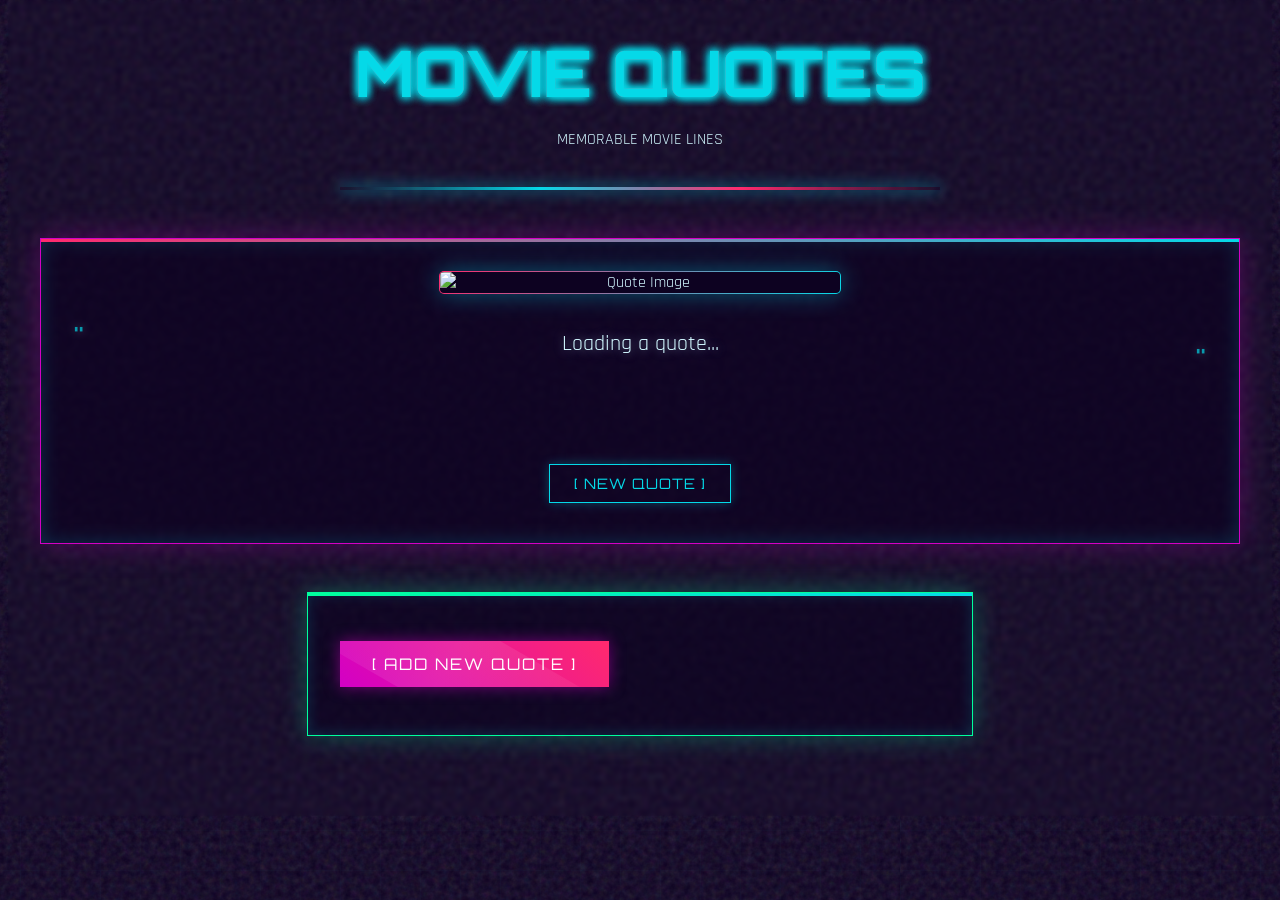
==== quotes.html @ 5a5b7faa "first commit" ====
<!DOCTYPE html>
<html lang="en">
  <head>
    <meta charset="UTF-8" />
    <meta name="viewport" content="width=device-width, initial-scale=1.0" />
    <title>Movie facts and quote generator</title>
    <link rel="stylesheet" href="styles/quotes.css" />
    <link
      href="https://fonts.googleapis.com/css2?family=Orbitron:wght@400;700&family=Rajdhani:wght@400;600&display=swap"
      rel="stylesheet"
    />
  </head>
  <body>
    <div class="cyber-container">
      <!-- Header -->
      <header class="cyber-header">
        <h1 class="cyber-glitch" data-text="MOVIE QUOTES">MOVIE QUOTES</h1>
        <p class="cyber-subtitle">MEMORABLE MOVIE LINES</p>
      </header>

      <!-- Quote Display Box -->
      <div class="cyber-quote-box">
        <div class="cyber-quote-content">
          <div class="cyber-quote-image-container">
            <img class="cyber-quote-image" src="" alt="Quote Image" />
          </div>
          <p class="cyber-quote-text">Loading a quote...</p>
          <h4 class="cyber-quote-person"></h4>
          <p class="cyber-quote-movie"></p>
          <button id="newQuoteBtn" class="cyber-button-small">
            [ NEW QUOTE ]
          </button>
        </div>
      </div>

      <!-- Add Quote Form -->
      <div class="cyber-form-container">
        <button id="toggleFormBtn" class="cyber-button">
          [ ADD NEW QUOTE ]
        </button>

        <form id="quoteForm" class="cyber-form" style="display: none">
          <div class="cyber-input-group">
            <label class="cyber-label">QUOTE TEXT</label>
            <textarea
              id="quoteInput"
              class="cyber-textarea"
              required
            ></textarea>
          </div>

          <div class="cyber-input-group">
            <label class="cyber-label">PERSON</label>
            <input id="personInput" type="text" class="cyber-input" required />
          </div>

          <div class="cyber-input-group">
            <label class="cyber-label">MOVIE TITLE</label>
            <input id="movieInput" type="text" class="cyber-input" required />
          </div>

          <div class="cyber-input-group">
            <label class="cyber-label">MINUTE MARK</label>
            <input
              id="minuteInput"
              type="number"
              class="cyber-input"
              required
            />
          </div>

          <div class="cyber-input-group">
            <label class="cyber-label">QUOTE IMAGE</label>
            <input
              id="imageInput"
              type="file"
              accept="image/*"
              class="cyber-input"
              required
            />
          </div>

          <button id="submitQuote" class="cyber-button">
            [ SUBMIT QUOTE ]
          </button>
          <div id="formError" class="cyber-message"></div>
        </form>
      </div>
    </div>

    <!-- Firebase -->
    <script type="module" src="./scripts/app.js"></script>
  </body>
</html>
---- styles/quotes.css ----
:root {
  --neon-pink: #ff2a6d;
  --neon-blue: #05d9e8;
  --neon-purple: #d300c5;
  --neon-green: #00ff9d;
  --dark-bg: #0d0221;
  --darker-bg: #05010f;
  --text-primary: #d1f7ff;
  --text-secondary: #a5b4fc;
  --glow: 0 0 10px rgba(5, 217, 232, 0.8);
  --grid-color: rgba(5, 217, 232, 0.05);
}

/* Cyberpunk Base Styles */
body {
  font-family: 'Rajdhani', sans-serif;
  background-color: var(--dark-bg);
  color: var(--text-primary);
  margin: 0;
  padding: 0;
  min-height: 100vh;
  position: relative;
  overflow-x: hidden;
}

/* Cyber Grid Background */
body::before {
  content: "";
  position: fixed;
  top: 0;
  left: 0;
  width: 100%;
  height: 100%;
  background-image: 
    linear-gradient(var(--grid-color) 1px, transparent 1px),
    linear-gradient(90deg, var(--grid-color) 1px, transparent 1px);
  background-size: 40px 40px;
  background-position: center center;
  z-index: -1;
  opacity: 0.3;
}

/* Grainy Texture Overlay */
body::after {
  content: "";
  position: fixed;
  top: 0;
  left: 0;
  width: 100%;
  height: 100%;
  background-image: url("data:image/svg+xml,%3Csvg viewBox='0 0 200 200' xmlns='http://www.w3.org/2000/svg'%3E%3Cfilter id='noiseFilter'%3E%3CfeTurbulence type='fractalNoise' baseFrequency='0.65' numOctaves='3' stitchTiles='stitch'/%3E%3C/filter%3E%3Crect width='100%25' height='100%25' filter='url(%23noiseFilter)' opacity='0.15'/%3E%3C/svg%3E");
  z-index: -1;
  pointer-events: none;
}

/* Cyberpunk Scrollbar */
::-webkit-scrollbar {
  width: 10px;
  background: var(--darker-bg);
}

::-webkit-scrollbar-thumb {
  background: linear-gradient(var(--neon-blue), var(--neon-purple));
  border-radius: 5px;
  border: 2px solid var(--dark-bg);
}

/* Cyber Container */
.cyber-container {
  max-width: 1200px;
  margin: 0 auto;
  padding: 2rem;
  position: relative;
  backdrop-filter: blur(2px);
}

/* Section Borders */
.cyber-section {
  position: relative;
  margin: 3rem 0;
  padding: 2rem 0;
}

.cyber-section::before,
.cyber-section::after {
  content: '';
  position: absolute;
  left: 0;
  right: 0;
  height: 1px;
  background: linear-gradient(90deg, 
    transparent, 
    var(--neon-blue), 
    var(--neon-pink), 
    transparent);
  box-shadow: 0 0 10px var(--neon-blue);
}

.cyber-section::before {
  top: 0;
}

.cyber-section::after {
  bottom: 0;
}

/* Cyberpunk Header */
.cyber-header {
  text-align: center;
  margin-bottom: 3rem;
  position: relative;
  padding-bottom: 1.5rem;
}

.cyber-header::after {
  content: '';
  position: absolute;
  bottom: 0;
  left: 25%;
  width: 50%;
  height: 3px;
  background: linear-gradient(90deg, transparent, var(--neon-blue), var(--neon-pink), transparent);
  box-shadow: 0 0 15px var(--neon-blue);
}

/* Glitch Effect */
.cyber-glitch {
  font-family: 'Orbitron', sans-serif;
  font-size: 4rem;
  color: var(--neon-blue);
  text-shadow: 0 0 10px var(--neon-blue);
  position: relative;
  margin: 0;
  animation: glitch 5s infinite alternate;
}

.cyber-glitch::before,
.cyber-glitch::after {
  content: attr(data-text);
  position: absolute;
  top: 0;
  left: 0;
  width: 100%;
  height: 100%;
}

.cyber-glitch::before {
  color: var(--neon-pink);
  z-index: -1;
  animation: glitch-effect 3s infinite;
}

.cyber-glitch::after {
  color: var(--neon-green);
  z-index: -2;
  animation: glitch-effect 2s infinite reverse;
}

/* Quote Box - Terminal Style */
.cyber-quote-box {
  background: rgba(13, 2, 33, 0.7);
  border: 1px solid var(--neon-purple);
  border-radius: 0;
  padding: 2rem;
  margin: 2rem 0;
  position: relative;
  overflow: hidden;
  box-shadow: 0 0 30px rgba(211, 0, 197, 0.3),
              inset 0 0 20px rgba(5, 217, 232, 0.2);
  backdrop-filter: blur(5px);
}

.cyber-quote-box::before {
  content: '';
  position: absolute;
  top: 0;
  left: 0;
  right: 0;
  height: 3px;
  background: linear-gradient(90deg, var(--neon-pink), var(--neon-blue));
  z-index: 1;
}

/* Quote Content */
.cyber-quote-content {
  position: relative;
  z-index: 1;
  text-align: center;
}

/* Image Container with Animated Border */
.cyber-quote-image-container {
  position: relative;
  margin: 0 auto 2rem;
  max-width: 400px;
  border-radius: 5px;
  overflow: hidden;
  border: 1px solid transparent;
  background: linear-gradient(var(--dark-bg), var(--dark-bg)) padding-box,
              linear-gradient(135deg, var(--neon-pink), var(--neon-blue)) border-box;
  box-shadow: 0 0 25px rgba(5, 217, 232, 0.4);
  transition: all 0.4s ease;
}

.cyber-quote-image-container:hover {
  transform: translateY(-5px);
  box-shadow: 0 0 35px var(--neon-blue);
}

.cyber-quote-image {
  width: 100%;
  height: auto;
  max-height: 250px;
  object-fit: cover;
  display: block;
  transition: transform 0.4s ease;
}

.cyber-quote-image:hover {
  transform: scale(1.03);
}

/* Text Elements with Cyberpunk Typography */
.cyber-quote-text {
  font-size: 1.4rem;
  line-height: 1.6;
  color: var(--text-primary);
  margin: 1.5rem 0;
  padding: 0 2rem;
  position: relative;
  text-shadow: 0 0 10px rgba(209, 247, 255, 0.5);
  font-family: 'Rajdhani', sans-serif;
}

.cyber-quote-text::before,
.cyber-quote-text::after {
  content: '"';
  color: var(--neon-blue);
  font-size: 2rem;
  position: absolute;
  opacity: 0.7;
  font-family: 'Orbitron', sans-serif;
}

.cyber-quote-text::before {
  top: -0.8rem;
  left: 0;
}

.cyber-quote-text::after {
  bottom: -1.5rem;
  right: 0;
}

.cyber-quote-person {
  color: var(--neon-blue);
  font-family: 'Orbitron', sans-serif;
  margin: 2rem 0 0.5rem;
  font-size: 1.3rem;
  letter-spacing: 2px;
  text-shadow: 0 0 10px var(--neon-blue);
  position: relative;
  display: inline-block;
}

.cyber-quote-person::after {
  content: '';
  position: absolute;
  bottom: -5px;
  left: 0;
  width: 100%;
  height: 2px;
  background: linear-gradient(90deg, var(--neon-blue), transparent);
}

.cyber-quote-movie {
  color: var(--text-secondary);
  font-size: 1rem;
  margin-bottom: 1.5rem;
  font-style: italic;
  letter-spacing: 1px;
}

/* Form Container - Cyberpunk Terminal Style */
.cyber-form-container {
  max-width: 600px;
  margin: 3rem auto;
  padding: 2rem;
  background: rgba(13, 2, 33, 0.6);
  border: 1px solid var(--neon-green);
  border-radius: 0;
  box-shadow: 0 0 25px rgba(0, 255, 157, 0.3),
              inset 0 0 15px rgba(5, 217, 232, 0.2);
  position: relative;
  overflow: hidden;
  backdrop-filter: blur(5px);
}

.cyber-form-container::before {
  content: '';
  position: absolute;
  top: 0;
  left: 0;
  right: 0;
  height: 3px;
  background: linear-gradient(90deg, var(--neon-green), var(--neon-blue));
}

/* Buttons with Matrix Effect */
.cyber-button {
  background: linear-gradient(45deg, var(--neon-purple), var(--neon-pink));
  color: white;
  border: none;
  padding: 0.8rem 2rem;
  font-family: 'Orbitron', sans-serif;
  font-size: 1rem;
  letter-spacing: 2px;
  cursor: pointer;
  transition: all 0.3s;
  margin: 1rem 0;
  position: relative;
  overflow: hidden;
  text-transform: uppercase;
  box-shadow: 0 0 15px rgba(211, 0, 197, 0.5);
  border-radius: 0;
}

.cyber-button:hover {
  background: linear-gradient(45deg, var(--neon-pink), var(--neon-purple));
  box-shadow: 0 0 25px var(--neon-pink);
  transform: translateY(-3px);
}

.cyber-button::before {
  content: '';
  position: absolute;
  top: -50%;
  left: -60%;
  width: 200%;
  height: 200%;
  background: linear-gradient(
    to right,
    rgba(255, 255, 255, 0) 0%,
    rgba(255, 255, 255, 0.1) 50%,
    rgba(255, 255, 255, 0) 100%
  );
  transform: rotate(30deg);
  transition: all 0.3s;
}

.cyber-button:hover::before {
  left: 100%;
}

.cyber-button-small {
  background: transparent;
  color: var(--neon-blue);
  border: 1px solid var(--neon-blue);
  padding: 0.6rem 1.5rem;
  font-family: 'Orbitron', sans-serif;
  font-size: 0.9rem;
  cursor: pointer;
  transition: all 0.3s;
  margin: 0.5rem;
  text-transform: uppercase;
  letter-spacing: 1px;
  position: relative;
  overflow: hidden;
  box-shadow: 0 0 10px rgba(5, 217, 232, 0.3);
}

.cyber-button-small:hover {
  background: rgba(5, 217, 232, 0.2);
  box-shadow: 0 0 20px var(--neon-blue);
  color: white;
}

.cyber-button-small::after {
  content: '';
  position: absolute;
  top: 0;
  left: 0;
  width: 100%;
  height: 100%;
  background: linear-gradient(
    90deg,
    transparent,
    rgba(5, 217, 232, 0.4),
    transparent
  );
  transform: translateX(-100%);
  transition: transform 0.6s;
}

.cyber-button-small:hover::after {
  transform: translateX(100%);
}

/* Form Elements */
.cyber-input-group {
  margin-bottom: 1.8rem;
  position: relative;
}

.cyber-label {
  display: block;
  margin-bottom: 0.8rem;
  color: var(--neon-green);
  font-family: 'Orbitron', sans-serif;
  font-size: 0.9rem;
  letter-spacing: 1px;
  text-transform: uppercase;
}

.cyber-input, .cyber-textarea {
  width: 100%;
  padding: 0.8rem;
  background: var(--darker-bg);
  border: 1px solid var(--neon-purple);
  color: var(--text-primary);
  font-family: 'Rajdhani', sans-serif;
  font-size: 1rem;
  border-radius: 0;
  transition: all 0.3s;
}

.cyber-input:focus, .cyber-textarea:focus {
  outline: none;
  border-color: var(--neon-blue);
  box-shadow: 0 0 15px var(--neon-blue);
}

.cyber-bar {
  position: absolute;
  bottom: 0;
  left: 0;
  width: 0;
  height: 2px;
  background: var(--neon-blue);
  transition: width 0.4s;
}

.cyber-input:focus ~ .cyber-bar,
.cyber-textarea:focus ~ .cyber-bar {
  width: 100%;
}

.cyber-textarea {
  min-height: 120px;
  resize: vertical;
}

/* Image Upload Preview */
#quoteImagePreview {
  max-width: 100%;
  max-height: 200px;
  margin-top: 1rem;
  border: 1px solid var(--neon-blue);
  display: none;
  box-shadow: 0 0 15px rgba(5, 217, 232, 0.3);
}

/* Messages */
.cyber-message {
  margin: 1.5rem 0;
  padding: 1rem;
  font-family: 'Orbitron', sans-serif;
  letter-spacing: 1px;
  border-radius: 0;
  text-align: center;
  text-transform: uppercase;
}

.cyber-message.error {
  color: #ff6b6b;
  background: rgba(255, 0, 0, 0.1);
  border: 1px solid #ff6b6b;
  box-shadow: 0 0 15px rgba(255, 0, 0, 0.2);
}

.cyber-message.success {
  color: var(--neon-green);
  background: rgba(0, 255, 157, 0.1);
  border: 1px solid var(--neon-green);
  box-shadow: 0 0 15px rgba(0, 255, 157, 0.2);
}

/* Animations */
@keyframes glitch {
  0% { transform: translate(0); }
  20% { transform: translate(-5px, 5px); }
  40% { transform: translate(-5px, -5px); }
  60% { transform: translate(5px, 5px); }
  80% { transform: translate(5px, -5px); }
  100% { transform: translate(0); }
}

@keyframes glitch-effect {
  0% { transform: translate(0); clip-path: polygon(0 0, 100% 0, 100% 100%, 0 100%); }
  20% { transform: translate(-5px, 5px); clip-path: polygon(0 20%, 100% 20%, 100% 30%, 0 30%); }
  40% { transform: translate(-5px, -5px); clip-path: polygon(0 40%, 100% 40%, 100% 50%, 0 50%); }
  60% { transform: translate(5px, 5px); clip-path: polygon(0 60%, 100% 60%, 100% 70%, 0 70%); }
  80% { transform: translate(5px, -5px); clip-path: polygon(0 80%, 100% 80%, 100% 90%, 0 90%); }
  100% { transform: translate(0); clip-path: polygon(0 0, 100% 0, 100% 100%, 0 100%); }
}

@keyframes matrix-pulse {
  0% { box-shadow: 0 0 5px var(--neon-green); }
  50% { box-shadow: 0 0 20px var(--neon-green); }
  100% { box-shadow: 0 0 5px var(--neon-green); }
}

/* Responsive Design */
@media (max-width: 768px) {
  .cyber-container {
    padding: 1rem;
  }
  
  .cyber-glitch {
    font-size: 2.5rem;
  }
  
  .cyber-quote-text {
    font-size: 1.1rem;
    padding: 0 1rem;
  }
  
  .cyber-quote-image-container {
    max-width: 100%;
  }
  
  .cyber-form-container {
    padding: 1.5rem;
  }
}

@media (max-width: 480px) {
  .cyber-glitch {
    font-size: 2rem;
  }
  
  .cyber-quote-text {
    font-size: 1rem;
  }
  
  .cyber-button {
    padding: 0.6rem 1.5rem;
    font-size: 0.9rem;
  }
}
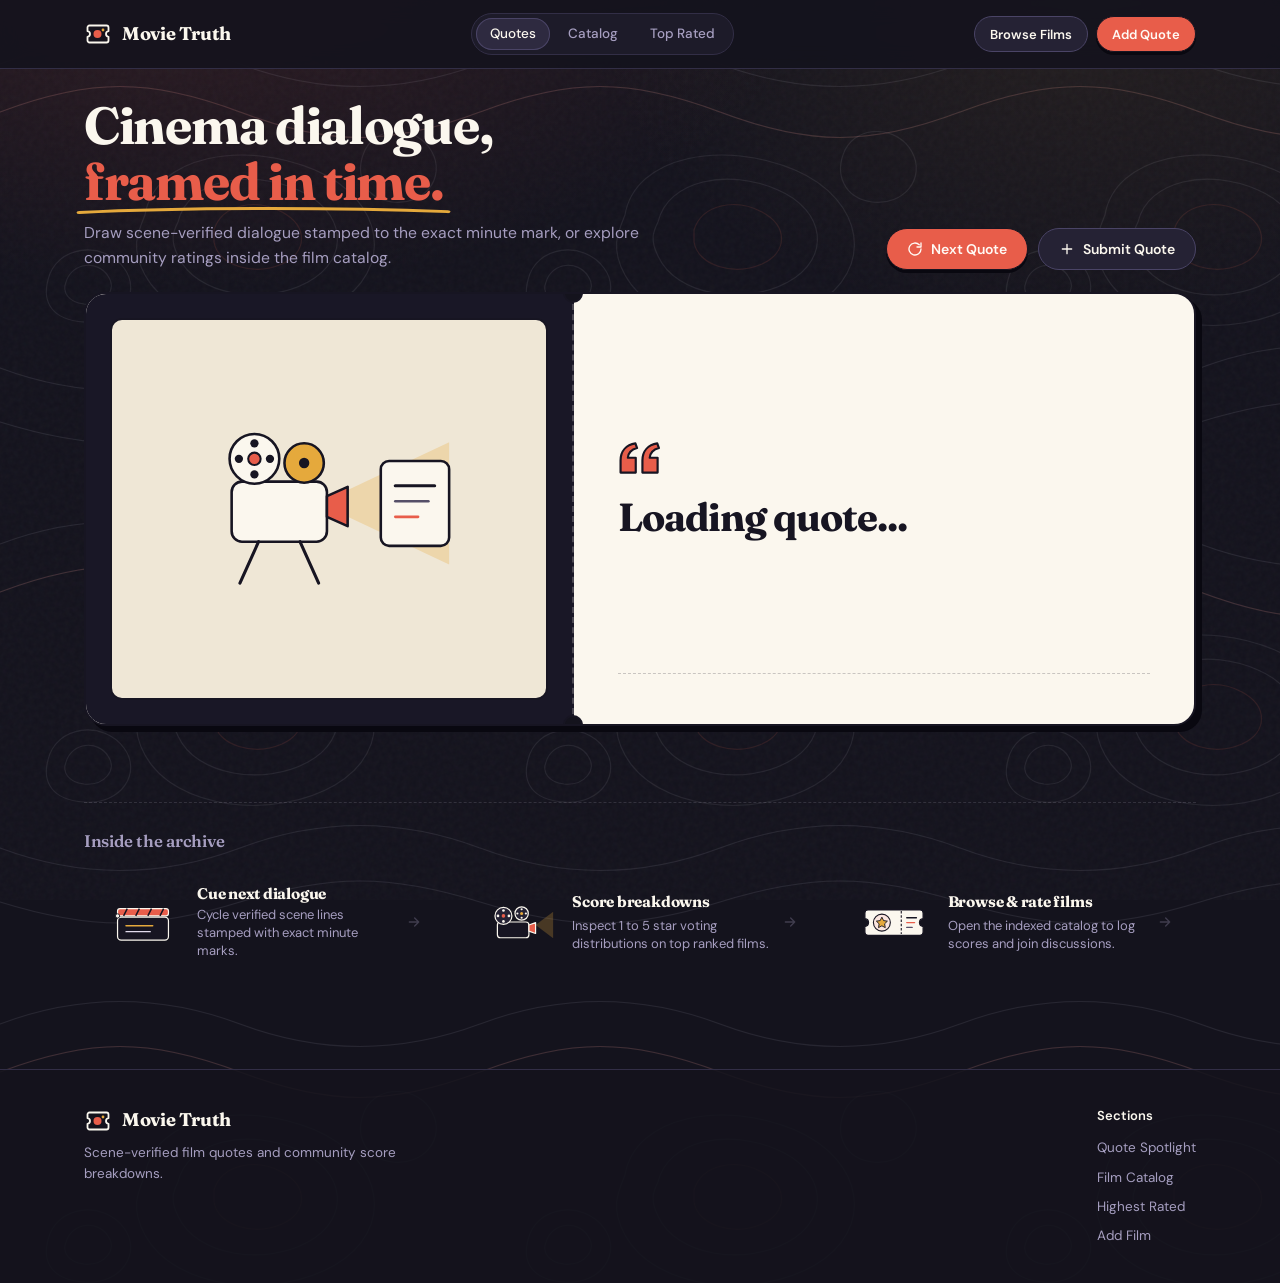
==== commit 45ec482f: "updates to some functionalities and ui/ux" ====
--- a/quotes.html
+++ b/quotes.html
@@ -3,92 +3,18 @@
   <head>
     <meta charset="UTF-8" />
     <meta name="viewport" content="width=device-width, initial-scale=1.0" />
-    <title>Movie facts and quote generator</title>
-    <link rel="stylesheet" href="styles/quotes.css" />
-    <link
-      href="https://fonts.googleapis.com/css2?family=Orbitron:wght@400;700&family=Rajdhani:wght@400;600&display=swap"
-      rel="stylesheet"
-    />
+    <title>Movie Truth | Quote Spotlight</title>
+    <meta http-equiv="refresh" content="0; url=index.html" />
+    <link rel="stylesheet" href="styles/styles.css" />
+    <script>
+      window.location.replace("index.html");
+    </script>
   </head>
   <body>
-    <div class="cyber-container">
-      <!-- Header -->
-      <header class="cyber-header">
-        <h1 class="cyber-glitch" data-text="MOVIE QUOTES">MOVIE QUOTES</h1>
-        <p class="cyber-subtitle">MEMORABLE MOVIE LINES</p>
-      </header>
-
-      <!-- Quote Display Box -->
-      <div class="cyber-quote-box">
-        <div class="cyber-quote-content">
-          <div class="cyber-quote-image-container">
-            <img class="cyber-quote-image" src="" alt="Quote Image" />
-          </div>
-          <p class="cyber-quote-text">Loading a quote...</p>
-          <h4 class="cyber-quote-person"></h4>
-          <p class="cyber-quote-movie"></p>
-          <button id="newQuoteBtn" class="cyber-button-small">
-            [ NEW QUOTE ]
-          </button>
-        </div>
+    <main class="app-container">
+      <div class="empty-state">
+        Redirecting to the <a href="index.html" class="footer-link">Quote Spotlight</a>.
       </div>
-
-      <!-- Add Quote Form -->
-      <div class="cyber-form-container">
-        <button id="toggleFormBtn" class="cyber-button">
-          [ ADD NEW QUOTE ]
-        </button>
-
-        <form id="quoteForm" class="cyber-form" style="display: none">
-          <div class="cyber-input-group">
-            <label class="cyber-label">QUOTE TEXT</label>
-            <textarea
-              id="quoteInput"
-              class="cyber-textarea"
-              required
-            ></textarea>
-          </div>
-
-          <div class="cyber-input-group">
-            <label class="cyber-label">PERSON</label>
-            <input id="personInput" type="text" class="cyber-input" required />
-          </div>
-
-          <div class="cyber-input-group">
-            <label class="cyber-label">MOVIE TITLE</label>
-            <input id="movieInput" type="text" class="cyber-input" required />
-          </div>
-
-          <div class="cyber-input-group">
-            <label class="cyber-label">MINUTE MARK</label>
-            <input
-              id="minuteInput"
-              type="number"
-              class="cyber-input"
-              required
-            />
-          </div>
-
-          <div class="cyber-input-group">
-            <label class="cyber-label">QUOTE IMAGE</label>
-            <input
-              id="imageInput"
-              type="file"
-              accept="image/*"
-              class="cyber-input"
-              required
-            />
-          </div>
-
-          <button id="submitQuote" class="cyber-button">
-            [ SUBMIT QUOTE ]
-          </button>
-          <div id="formError" class="cyber-message"></div>
-        </form>
-      </div>
-    </div>
-
-    <!-- Firebase -->
-    <script type="module" src="./scripts/app.js"></script>
+    </main>
   </body>
 </html>
--- a/styles/styles.css
+++ b/styles/styles.css
@@ -0,0 +1,2297 @@
+:root {
+  /* Midnight Matinee: Deep Plum-Charcoal, Archival Ivory, Terracotta Coral & Brushed Amber */
+  --bg-canvas: #14131d;
+  --bg-surface: #1d1b29;
+  --bg-card: #252234;
+  --bg-elevated: #2e2a40;
+  --bg-hover: #36324c;
+
+  --bg-ivory: #fbf7ee;
+  --bg-ivory-tinted: #efe7d6;
+  --ink-dark: #171522;
+  --ink-dark-muted: #554f68;
+
+  --border-subtle: #322e46;
+  --border-strong: #4a4466;
+
+  --text-primary: #fbf7ee;
+  --text-secondary: #e2dced;
+  --text-muted: #a69ec0;
+
+  /* Intentional Cinema Accents */
+  --coral: #e85d4a;
+  --coral-hover: #f26f5d;
+  --coral-soft: rgba(232, 93, 74, 0.16);
+  --coral-border: rgba(232, 93, 74, 0.42);
+  --coral-ticket-bg: #fae4de;
+  --coral-ticket-ink: #b23726;
+
+  --amber: #e5a93c;
+  --amber-soft: rgba(229, 169, 60, 0.15);
+  --amber-border: rgba(229, 169, 60, 0.36);
+
+  --slate-surface: rgba(226, 220, 237, 0.08);
+  --slate-border: rgba(226, 220, 237, 0.18);
+  --slate-text: #d6cfe6;
+
+  --danger-surface: rgba(232, 93, 74, 0.15);
+  --danger-border: rgba(232, 93, 74, 0.45);
+  --danger-text: #ffb4aa;
+
+  /* Concentric Radii: inner = outer - padding */
+  --pad-tabs: 4px;
+  --radius-tabs: 9999px;
+
+  --pad-row: 14px;
+  --radius-row: 18px;
+  --radius-row-inner: calc(var(--radius-row) - var(--pad-row));
+
+  --pad-card: 18px;
+  --radius-card: 22px;
+  --radius-card-inner: 12px;
+
+  --pad-modal: 20px;
+  --radius-modal: 26px;
+  --radius-modal-inner: calc(var(--radius-modal) - var(--pad-modal));
+
+  --radius-control: 10px;
+  --radius-pill: 9999px;
+
+  --shadow-2d: 6px 6px 0 #090810;
+  --shadow-2d-sm: 4px 4px 0 #090810;
+  --shadow-sm: 0 2px 8px rgba(9, 8, 16, 0.35);
+  --shadow-dialog: 0 28px 72px rgba(5, 4, 10, 0.82);
+
+  --font-display: "Fraunces", Georgia, "Times New Roman", serif;
+  --font-sans: "DM Sans", -apple-system, BlinkMacSystemFont, "Segoe UI", sans-serif;
+  --font-mono: "JetBrains Mono", ui-monospace, SFMono-Regular, Menlo, monospace;
+
+  --ease-out: cubic-bezier(0.22, 1, 0.36, 1);
+  --transition: 180ms var(--ease-out);
+}
+
+*,
+*::before,
+*::after {
+  box-sizing: border-box;
+}
+
+html {
+  color-scheme: dark;
+  scroll-behavior: smooth;
+  -webkit-font-smoothing: antialiased;
+  -moz-osx-font-smoothing: grayscale;
+}
+
+body {
+  margin: 0;
+  min-height: 100vh;
+  position: relative;
+  background-color: var(--bg-canvas);
+  background-image:
+    radial-gradient(ellipse 75% 42% at 15% -6%, rgba(232, 93, 74, 0.14), transparent 68%),
+    radial-gradient(ellipse 60% 40% at 85% 0%, rgba(229, 169, 60, 0.08), transparent 65%),
+    url("data:image/svg+xml,%3Csvg xmlns='http://www.w3.org/2000/svg' width='480' height='480' viewBox='0 0 480 480'%3E%3Cg fill='none' stroke-linecap='round'%3E%3Cpath d='M0 64C80 34 160 34 240 64C320 94 400 94 480 64M0 112C90 78 150 78 240 112C330 146 390 146 480 112M0 368C80 398 160 398 240 368C320 338 400 338 480 368M0 422C90 450 150 450 240 422C330 394 390 394 480 422' stroke='%23e2dced' stroke-opacity='0.095' stroke-width='1.15'/%3E%3Cpath d='M145 215C155 155 245 140 315 170C385 200 395 270 335 305C275 340 175 330 145 275C130 248 138 232 145 215Z M178 222C188 180 248 168 298 190C345 210 352 258 308 282C264 306 196 296 178 256C170 240 173 232 178 222Z M48 280C56 245 104 240 124 268C142 292 122 325 84 322C52 320 42 302 48 280Z M66 282C72 262 98 260 108 276C118 290 104 306 84 304C68 302 62 292 66 282Z M365 150C378 124 418 126 432 152C446 178 424 206 392 202C364 198 354 174 365 150Z' stroke='%23e2dced' stroke-opacity='0.085' stroke-width='1.1'/%3E%3Cpath d='M214 230C222 204 256 198 282 212C308 226 308 252 282 264C254 276 218 266 214 242Z M0 112C90 78 150 78 240 112C330 146 390 146 480 112' stroke='%23e85d4a' stroke-opacity='0.125' stroke-width='1.15'/%3E%3C/g%3E%3C/svg%3E");
+  background-size: 100% 100%, 100% 100%, 480px 480px;
+  background-position: 0 0, 0 0, 0 0;
+  color: var(--text-primary);
+  font-family: var(--font-sans);
+  font-size: 0.9375rem;
+  line-height: 1.55;
+}
+
+/* Tactile risograph paper grain overlay */
+body::before {
+  content: "";
+  position: fixed;
+  inset: 0;
+  z-index: -1;
+  pointer-events: none;
+  opacity: 0.035;
+  background-image: url("data:image/svg+xml,%3Csvg viewBox='0 0 200 200' xmlns='http://www.w3.org/2000/svg'%3E%3Cfilter id='grain'%3E%3CfeTurbulence type='fractalNoise' baseFrequency='0.88' numOctaves='3' stitchTiles='stitch'/%3E%3C/filter%3E%3Crect width='100%25' height='100%25' filter='url(%23grain)'/%3E%3C/svg%3E");
+}
+
+/* Movies Page: #7 Blueprint Grids + #9 Grainy Gradient Atmosphere */
+body.page-movies {
+  background-color: var(--bg-canvas);
+  background-image:
+    radial-gradient(ellipse 72% 44% at 14% -8%, rgba(232, 93, 74, 0.16), transparent 66%),
+    radial-gradient(ellipse 58% 38% at 86% 2%, rgba(229, 169, 60, 0.1), transparent 64%),
+    linear-gradient(to right, rgba(232, 93, 74, 0.055) 1px, transparent 1px),
+    linear-gradient(to bottom, rgba(232, 93, 74, 0.055) 1px, transparent 1px),
+    linear-gradient(to right, rgba(226, 220, 237, 0.045) 1px, transparent 1px),
+    linear-gradient(to bottom, rgba(226, 220, 237, 0.045) 1px, transparent 1px);
+  background-size: 100% 100%, 100% 100%, 176px 176px, 176px 176px, 44px 44px, 44px 44px;
+  background-position: 0 0, 0 0, -1px -1px, -1px -1px, -1px -1px, -1px -1px;
+}
+
+body.page-movies::before {
+  opacity: 0.055;
+}
+
+body.modal-open {
+  overflow: hidden;
+}
+
+[hidden] {
+  display: none !important;
+}
+
+.tabular-nums {
+  font-variant-numeric: tabular-nums;
+}
+
+/* Scrollbar */
+::-webkit-scrollbar {
+  width: 8px;
+  height: 8px;
+}
+
+::-webkit-scrollbar-track {
+  background: var(--bg-canvas);
+}
+
+::-webkit-scrollbar-thumb {
+  background: var(--border-subtle);
+  border-radius: var(--radius-pill);
+}
+
+::-webkit-scrollbar-thumb:hover {
+  background: var(--border-strong);
+}
+
+/* ==========================================
+   Top Navigation Bar (Left Brand, Floating Pill Nav, Actions)
+   ========================================== */
+.app-navbar {
+  position: sticky;
+  top: 0;
+  z-index: 40;
+  background: rgba(20, 19, 29, 0.88);
+  backdrop-filter: blur(12px);
+  -webkit-backdrop-filter: blur(12px);
+  border-bottom: 1px solid var(--border-subtle);
+}
+
+.app-navbar-inner {
+  max-width: 1160px;
+  margin: 0 auto;
+  padding: 0 24px;
+  height: 68px;
+  display: flex;
+  align-items: center;
+  justify-content: space-between;
+  gap: 16px;
+}
+
+.brand-link {
+  display: inline-flex;
+  align-items: center;
+  gap: 10px;
+  color: var(--text-primary);
+  text-decoration: none;
+  font-family: var(--font-display);
+  font-weight: 700;
+  font-size: 1.15rem;
+  letter-spacing: -0.02em;
+  flex-shrink: 0;
+}
+
+.brand-mark {
+  width: 28px;
+  height: 28px;
+  flex-shrink: 0;
+}
+
+.nav-pill-group {
+  display: inline-flex;
+  align-items: center;
+  padding: 4px;
+  gap: 4px;
+  background: var(--bg-surface);
+  border: 1px solid var(--border-subtle);
+  border-radius: var(--radius-pill);
+}
+
+.nav-link {
+  display: inline-flex;
+  align-items: center;
+  height: 32px;
+  padding: 0 14px;
+  border-radius: var(--radius-pill);
+  color: var(--text-muted);
+  text-decoration: none;
+  font-size: 0.84375rem;
+  font-weight: 500;
+  white-space: nowrap;
+  transition: color var(--transition), background-color var(--transition);
+}
+
+.nav-link:hover {
+  color: var(--text-primary);
+  background: var(--bg-elevated);
+}
+
+.nav-link.active {
+  background: var(--bg-elevated);
+  color: var(--text-primary);
+  box-shadow: inset 0 0 0 1px var(--border-strong);
+}
+
+.nav-actions {
+  display: flex;
+  align-items: center;
+  gap: 8px;
+  flex-shrink: 0;
+}
+
+/* Main App Container */
+.app-container {
+  max-width: 1160px;
+  margin: 0 auto;
+  padding: 28px 24px 64px;
+}
+
+/* ==========================================
+   Quotes-First Hero & Perforated 2D Ticket Spotlight
+   ========================================== */
+.hero-section {
+  display: flex;
+  flex-direction: column;
+  gap: 22px;
+  margin-bottom: 56px;
+}
+
+.hero-header-row {
+  display: flex;
+  align-items: flex-end;
+  justify-content: space-between;
+  gap: 24px;
+  flex-wrap: wrap;
+}
+
+.hero-copy {
+  display: flex;
+  flex-direction: column;
+  gap: 12px;
+  max-width: 650px;
+}
+
+.hero-title {
+  margin: 0;
+  font-family: var(--font-display);
+  font-size: clamp(2.15rem, 4.3vw, 3.25rem);
+  font-weight: 700;
+  line-height: 1.08;
+  letter-spacing: -0.025em;
+  color: var(--text-primary);
+  text-wrap: balance;
+}
+
+.ink-highlight {
+  position: relative;
+  display: inline-block;
+  color: var(--coral);
+}
+
+.ink-highlight-swoosh {
+  position: absolute;
+  left: -3%;
+  bottom: -6px;
+  width: 106%;
+  height: 10px;
+  pointer-events: none;
+  overflow: visible;
+}
+
+.ink-highlight-path {
+  fill: none;
+  stroke: var(--amber);
+  stroke-width: 3.5;
+  stroke-linecap: round;
+  stroke-dasharray: 240;
+  stroke-dashoffset: 240;
+  animation: drawInk 650ms 120ms var(--ease-out) forwards;
+}
+
+@keyframes drawInk {
+  to {
+    stroke-dashoffset: 0;
+  }
+}
+
+.hero-subtitle {
+  margin: 0;
+  font-size: 0.98rem;
+  color: var(--text-muted);
+  max-width: 54ch;
+  text-wrap: pretty;
+}
+
+.hero-cta-row {
+  display: flex;
+  align-items: center;
+  gap: 10px;
+  flex-wrap: wrap;
+}
+
+/* Horizontal 2D Perforated Cinema Ticket Card */
+.quote-spotlight-card {
+  display: grid;
+  grid-template-columns: minmax(310px, 0.88fr) minmax(0, 1.12fr);
+  align-items: stretch;
+  min-height: 430px;
+  background: var(--bg-ivory);
+  color: var(--ink-dark);
+  border: 2px solid var(--ink-dark);
+  border-radius: var(--radius-card);
+  box-shadow: var(--shadow-2d);
+  overflow: hidden;
+  position: relative;
+  transition: transform var(--transition), box-shadow var(--transition);
+}
+
+.quote-spotlight-card:hover {
+  transform: translate(-2px, -2px);
+  box-shadow: 8px 8px 0 #090810;
+}
+
+.quote-media-stage {
+  position: relative;
+  background: #191726;
+  border-right: 2px dashed rgba(251, 247, 238, 0.22);
+  padding: 24px;
+  min-height: 430px;
+  display: flex;
+  align-items: center;
+  justify-content: center;
+}
+
+.ticket-notch-top,
+.ticket-notch-bottom {
+  position: absolute;
+  right: -11px;
+  width: 20px;
+  height: 20px;
+  border-radius: 50%;
+  background: var(--bg-canvas);
+  border: 2px solid var(--ink-dark);
+  pointer-events: none;
+  z-index: 3;
+}
+
+.ticket-notch-top {
+  top: -11px;
+}
+
+.ticket-notch-bottom {
+  bottom: -11px;
+}
+
+.quote-media-frame {
+  display: none;
+  width: 100%;
+  height: 382px;
+  align-items: center;
+  justify-content: center;
+  padding: 10px;
+  border-radius: var(--radius-card-inner);
+  background:
+    radial-gradient(circle at 50% 30%, rgba(232, 93, 74, 0.16), transparent 72%),
+    #13111c;
+  border: 1px solid rgba(251, 247, 238, 0.1);
+}
+
+.quote-media-frame.has-image {
+  display: flex;
+}
+
+.quote-media-img {
+  max-width: 100%;
+  max-height: 100%;
+  width: auto;
+  height: 100%;
+  object-fit: contain;
+  border-radius: 6px;
+  box-shadow: 0 12px 26px rgba(0, 0, 0, 0.58);
+  display: block;
+}
+
+.quote-illustration-fallback {
+  display: flex;
+  align-items: center;
+  justify-content: center;
+  width: 100%;
+  height: 382px;
+  padding: 20px;
+  border-radius: var(--radius-card-inner);
+  background: var(--bg-ivory-tinted);
+  border: 2px solid var(--ink-dark);
+}
+
+.quote-illustration-fallback[hidden] {
+  display: none;
+}
+
+.quote-illustration-svg {
+  width: 100%;
+  max-width: 290px;
+  height: auto;
+}
+
+.quote-card-body {
+  padding: 40px 44px 32px;
+  display: flex;
+  flex-direction: column;
+  justify-content: space-between;
+  gap: 24px;
+  min-width: 0;
+}
+
+.quote-dialogue-wrap {
+  flex: 1 1 auto;
+  display: flex;
+  flex-direction: column;
+  justify-content: center;
+  gap: 18px;
+}
+
+.quote-mark-svg {
+  width: 44px;
+  height: 34px;
+  flex-shrink: 0;
+}
+
+.quote-text-display {
+  margin: 0;
+  font-family: var(--font-display);
+  font-size: clamp(1.65rem, 3.1vw, 2.45rem);
+  font-weight: 700;
+  line-height: 1.24;
+  letter-spacing: -0.025em;
+  color: var(--ink-dark);
+  text-wrap: balance;
+}
+
+.quote-meta-footer {
+  display: flex;
+  align-items: center;
+  justify-content: space-between;
+  gap: 12px;
+  flex-wrap: wrap;
+  padding-top: 16px;
+  border-top: 1.5px dashed rgba(23, 21, 34, 0.22);
+}
+
+.quote-attribution {
+  display: flex;
+  flex-direction: column;
+  gap: 2px;
+}
+
+.quote-person-name {
+  margin: 0;
+  font-size: 0.95rem;
+  font-weight: 700;
+  color: var(--ink-dark);
+}
+
+.quote-movie-meta {
+  margin: 0;
+  font-size: 0.84375rem;
+  font-weight: 500;
+  color: var(--ink-dark-muted);
+}
+
+.quote-minute-pill {
+  display: inline-flex;
+  align-items: center;
+  gap: 6px;
+  padding: 5px 12px;
+  border-radius: var(--radius-pill);
+  background: var(--coral-ticket-bg);
+  border: 1.5px solid var(--ink-dark);
+  color: var(--coral-ticket-ink);
+  font-family: var(--font-mono);
+  font-size: 0.75rem;
+  font-weight: 600;
+  font-variant-numeric: tabular-nums;
+  white-space: nowrap;
+}
+
+/* Collapsible Quote Form Panel */
+.quote-submit-panel {
+  background: var(--bg-surface);
+  border: 1px solid var(--border-subtle);
+  border-radius: var(--radius-card);
+  padding: 24px;
+  margin-bottom: 44px;
+  box-shadow: var(--shadow-sm);
+}
+
+/* ==========================================
+   Animated 2D Cinema Archive Strip (Borderless Until Hover)
+   ========================================== */
+.features-section {
+  margin: 76px 0 28px;
+  padding-top: 28px;
+  border-top: 1px dashed rgba(226, 220, 237, 0.14);
+}
+
+.section-header-bar {
+  display: flex;
+  align-items: flex-end;
+  justify-content: space-between;
+  gap: 16px;
+  margin-bottom: 14px;
+  flex-wrap: wrap;
+}
+
+.section-heading-sm {
+  margin: 0;
+  font-family: var(--font-display);
+  font-size: 1.05rem;
+  font-weight: 600;
+  letter-spacing: -0.015em;
+  line-height: 1.3;
+  color: var(--text-muted);
+}
+
+.features-grid {
+  display: grid;
+  grid-template-columns: repeat(3, minmax(0, 1fr));
+  gap: 14px;
+}
+
+.feature-card {
+  appearance: none;
+  border: 1.5px solid transparent;
+  background: transparent;
+  border-radius: 16px;
+  padding: 16px 18px;
+  display: flex;
+  flex-direction: row;
+  align-items: center;
+  justify-content: space-between;
+  gap: 14px;
+  text-align: left;
+  width: 100%;
+  font-family: inherit;
+  color: inherit;
+  text-decoration: none;
+  cursor: pointer;
+  transition: transform var(--transition), background-color var(--transition), border-color var(--transition);
+}
+
+.feature-card:hover,
+.feature-card:focus-visible {
+  outline: none;
+  transform: translateY(-2px);
+  background: rgba(37, 34, 52, 0.56);
+  backdrop-filter: blur(6px);
+  -webkit-backdrop-filter: blur(6px);
+  border-color: var(--coral-border);
+}
+
+.cinema-icon-stage {
+  width: 80px;
+  flex-shrink: 0;
+  display: flex;
+  align-items: center;
+  justify-content: center;
+  padding: 0;
+}
+
+.cinema-svg {
+  width: 80px;
+  height: 52px;
+  overflow: visible;
+}
+
+.feature-copy {
+  flex: 1 1 auto;
+  min-width: 0;
+}
+
+.feature-arrow {
+  width: 16px;
+  height: 16px;
+  flex-shrink: 0;
+  color: var(--text-muted);
+  opacity: 0.3;
+  transform: translateX(-4px);
+  transition: opacity var(--transition), color var(--transition), transform var(--transition);
+}
+
+.feature-card:hover .feature-arrow,
+.feature-card:focus-visible .feature-arrow {
+  opacity: 1;
+  color: var(--coral-hover);
+  transform: translateX(2px);
+}
+
+/* 1. Animated Clapperboard SVG */
+.anim-clapper-arm {
+  transform-origin: 24px 32px;
+  transition: transform 320ms var(--ease-out);
+}
+
+.feature-card:hover .anim-clapper-arm {
+  transform: rotate(-16deg);
+}
+
+.anim-chalk-line {
+  stroke-dasharray: 44;
+  stroke-dashoffset: 0;
+}
+
+.feature-card:hover .anim-chalk-line {
+  animation: drawChalk 520ms var(--ease-out);
+}
+
+@keyframes drawChalk {
+  from {
+    stroke-dashoffset: 44;
+  }
+  to {
+    stroke-dashoffset: 0;
+  }
+}
+
+/* 2. Animated Dual Film Reels & Projector Beam SVG */
+.anim-reel-left {
+  transform-origin: 42px 32px;
+  transition: transform 650ms var(--ease-out);
+}
+
+.anim-reel-right {
+  transform-origin: 72px 28px;
+  transition: transform 650ms var(--ease-out);
+}
+
+.feature-card:hover .anim-reel-left {
+  transform: rotate(180deg);
+}
+
+.feature-card:hover .anim-reel-right {
+  transform: rotate(180deg);
+}
+
+.anim-beam {
+  opacity: 0.25;
+  transition: opacity 260ms var(--ease-out);
+}
+
+.feature-card:hover .anim-beam {
+  opacity: 0.72;
+}
+
+/* 3. Animated Perforated Ticket Stub SVG */
+.anim-ticket {
+  transform-origin: 66px 42px;
+  transition: transform 280ms var(--ease-out);
+}
+
+.feature-card:hover .anim-ticket {
+  transform: translateY(-4px) rotate(-3deg);
+}
+
+.anim-ticket-star {
+  transform-origin: 46px 43px;
+  transition: transform 280ms var(--ease-out);
+}
+
+.feature-card:hover .anim-ticket-star {
+  transform: scale(1.16) rotate(12deg);
+}
+
+.feature-card-title {
+  margin: 0;
+  font-family: var(--font-display);
+  font-size: 0.96rem;
+  font-weight: 700;
+  color: var(--text-primary);
+  letter-spacing: -0.015em;
+}
+
+.feature-card-desc {
+  margin: 3px 0 0;
+  font-size: 0.8125rem;
+  color: var(--text-muted);
+  line-height: 1.4;
+}
+
+/* ==========================================
+   Buttons & Segmented Pill Switchers
+   ========================================== */
+.btn {
+  appearance: none;
+  display: inline-flex;
+  align-items: center;
+  justify-content: center;
+  gap: 8px;
+  height: 42px;
+  padding: 0 20px;
+  border-radius: var(--radius-pill);
+  font-family: var(--font-sans);
+  font-size: 0.875rem;
+  font-weight: 600;
+  line-height: 1;
+  white-space: nowrap;
+  flex-shrink: 0;
+  cursor: pointer;
+  text-decoration: none;
+  border: 1.5px solid transparent;
+  transition: background-color var(--transition), border-color var(--transition), color var(--transition), transform var(--transition), box-shadow var(--transition), opacity var(--transition);
+}
+
+.btn-sm {
+  height: 36px;
+  padding: 0 15px;
+  font-size: 0.8125rem;
+}
+
+.btn svg {
+  width: 16px;
+  height: 16px;
+  flex-shrink: 0;
+}
+
+.btn:active:not(:disabled) {
+  transform: scale(0.98);
+}
+
+.btn:disabled {
+  opacity: 0.55;
+  cursor: not-allowed;
+}
+
+.btn-primary {
+  background: var(--coral);
+  color: #fffaf5;
+  border-color: var(--ink-dark);
+  box-shadow: 0 3px 0 #090810;
+}
+
+.btn-primary:hover:not(:disabled) {
+  background: var(--coral-hover);
+  transform: translateY(-1px);
+  box-shadow: 0 4px 0 #090810;
+}
+
+.btn-secondary {
+  background: var(--bg-card);
+  color: var(--text-primary);
+  border-color: var(--border-strong);
+}
+
+.btn-secondary:hover:not(:disabled) {
+  background: var(--bg-hover);
+  border-color: var(--text-secondary);
+}
+
+.btn-ghost {
+  background: transparent;
+  color: var(--text-muted);
+  height: 32px;
+  padding: 0 12px;
+  font-size: 0.8125rem;
+  font-weight: 500;
+}
+
+.btn-ghost:hover:not(:disabled) {
+  background: var(--bg-elevated);
+  color: var(--text-primary);
+}
+
+.segmented-tabs {
+  display: inline-flex;
+  align-items: center;
+  padding: var(--pad-tabs);
+  background: var(--bg-surface);
+  border: 1px solid var(--border-subtle);
+  border-radius: var(--radius-tabs);
+  gap: 4px;
+}
+
+.tab-trigger {
+  appearance: none;
+  border: 1px solid transparent;
+  background: transparent;
+  color: var(--text-muted);
+  font-family: var(--font-sans);
+  font-size: 0.875rem;
+  font-weight: 600;
+  height: 34px;
+  padding: 0 16px;
+  border-radius: var(--radius-pill);
+  cursor: pointer;
+  white-space: nowrap;
+  transition: color var(--transition), background-color var(--transition);
+}
+
+.tab-trigger:hover {
+  color: var(--text-primary);
+}
+
+.tab-trigger.active {
+  background: var(--coral);
+  color: #fffaf5;
+}
+
+.tab-panel {
+  display: none;
+}
+
+.tab-panel.active {
+  display: block;
+  animation: panelFadeIn 180ms var(--ease-out);
+}
+
+@keyframes panelFadeIn {
+  from {
+    opacity: 0;
+    transform: translateY(4px);
+  }
+  to {
+    opacity: 1;
+    transform: translateY(0);
+  }
+}
+
+/* ==========================================
+   Catalog & Rankings Section
+   ========================================== */
+.catalog-section {
+  padding-top: 28px;
+  border-top: 1px solid var(--border-subtle);
+}
+
+.surface-card {
+  background: var(--bg-surface);
+  border: 1px solid var(--border-subtle);
+  border-radius: var(--radius-card);
+  padding: var(--pad-card);
+  box-shadow: var(--shadow-sm);
+}
+
+.surface-card-inner {
+  padding: 8px;
+}
+
+.section-block {
+  margin-bottom: 28px;
+}
+
+.card-header {
+  display: flex;
+  align-items: center;
+  justify-content: space-between;
+  gap: 12px;
+  margin-bottom: 18px;
+}
+
+.card-title {
+  margin: 0;
+  font-family: var(--font-display);
+  font-size: 1.15rem;
+  font-weight: 700;
+  letter-spacing: -0.02em;
+  color: var(--text-primary);
+  text-wrap: balance;
+}
+
+.card-description {
+  margin: 4px 0 0;
+  font-size: 0.875rem;
+  color: var(--text-muted);
+  text-wrap: pretty;
+}
+
+/* Forms & Controls */
+.form-stack {
+  display: flex;
+  flex-direction: column;
+  gap: 18px;
+  width: 100%;
+}
+
+.form-narrow {
+  max-width: 620px;
+}
+
+.form-row-2 {
+  display: grid;
+  grid-template-columns: repeat(2, minmax(0, 1fr));
+  gap: 16px;
+}
+
+.form-field {
+  display: flex;
+  flex-direction: column;
+  gap: 7px;
+  width: 100%;
+}
+
+.form-label {
+  font-size: 0.8125rem;
+  font-weight: 600;
+  color: var(--text-secondary);
+}
+
+.label-optional {
+  color: var(--text-muted);
+  font-weight: 400;
+}
+
+.input-control,
+.select-control,
+.textarea-control {
+  width: 100%;
+  background: var(--bg-canvas);
+  border: 1px solid var(--border-subtle);
+  border-radius: var(--radius-card-inner);
+  color: var(--text-primary);
+  font-family: var(--font-sans);
+  font-size: 0.875rem;
+  transition: border-color var(--transition), box-shadow var(--transition);
+}
+
+.input-control,
+.select-control {
+  height: 42px;
+  padding: 0 14px;
+}
+
+.select-wrapper {
+  position: relative;
+  width: 100%;
+}
+
+.select-control {
+  appearance: none;
+  -webkit-appearance: none;
+  padding-right: 38px;
+  cursor: pointer;
+}
+
+.select-chevron {
+  position: absolute;
+  right: 12px;
+  top: 50%;
+  transform: translateY(-50%);
+  width: 16px;
+  height: 16px;
+  color: var(--text-muted);
+  pointer-events: none;
+}
+
+.textarea-control {
+  padding: 12px 14px;
+  min-height: 98px;
+  resize: vertical;
+  line-height: 1.5;
+}
+
+.input-control::placeholder,
+.textarea-control::placeholder {
+  color: var(--text-muted);
+}
+
+.input-control:hover,
+.select-control:hover,
+.textarea-control:hover {
+  border-color: var(--border-strong);
+}
+
+.input-control:focus,
+.select-control:focus,
+.textarea-control:focus {
+  outline: none;
+  border-color: var(--coral);
+  box-shadow: 0 0 0 3px var(--coral-soft);
+}
+
+/* File Dropzone */
+.file-upload-box {
+  position: relative;
+  display: flex;
+  flex-direction: column;
+  align-items: center;
+  justify-content: center;
+  gap: 8px;
+  padding: 20px 16px;
+  border: 1.5px dashed var(--border-strong);
+  border-radius: var(--radius-card-inner);
+  background: var(--bg-canvas);
+  cursor: pointer;
+  text-align: center;
+  transition: border-color var(--transition), background-color var(--transition);
+}
+
+.file-upload-box:hover {
+  border-color: var(--coral);
+  background: var(--bg-elevated);
+}
+
+.file-input-hidden {
+  position: absolute;
+  inset: 0;
+  width: 100%;
+  height: 100%;
+  opacity: 0;
+  cursor: pointer;
+}
+
+.file-upload-icon {
+  width: 22px;
+  height: 22px;
+  color: var(--coral);
+}
+
+.file-upload-text {
+  font-size: 0.875rem;
+  color: var(--text-secondary);
+  font-weight: 500;
+}
+
+.file-upload-hint {
+  font-size: 0.75rem;
+  color: var(--text-muted);
+}
+
+.quote-image-preview {
+  display: none;
+  width: 100%;
+  max-height: 240px;
+  object-fit: contain;
+  background: var(--bg-canvas);
+  border-radius: var(--radius-card-inner);
+  border: 1px solid var(--border-subtle);
+  margin-top: 8px;
+  padding: 6px;
+}
+
+/* Star Rating Controls */
+.star-rating-group {
+  display: inline-flex;
+  align-items: center;
+  gap: 4px;
+}
+
+.star-btn {
+  appearance: none;
+  border: 1px solid transparent;
+  background: transparent;
+  padding: 4px;
+  border-radius: 6px;
+  cursor: pointer;
+  color: var(--border-strong);
+  display: inline-flex;
+  align-items: center;
+  justify-content: center;
+  transition: color var(--transition), transform var(--transition), background-color var(--transition);
+}
+
+.star-btn svg {
+  width: 21px;
+  height: 21px;
+  fill: currentColor;
+  transform: translateY(-0.5px);
+}
+
+.star-btn:hover,
+.star-btn.is-hovered {
+  color: var(--amber);
+  transform: scale(1.1);
+}
+
+.star-btn.active {
+  color: var(--amber);
+}
+
+.star-btn:focus-visible {
+  outline: none;
+  border-color: var(--coral);
+  background: var(--bg-elevated);
+}
+
+.rating-hint {
+  margin-left: 8px;
+  font-size: 0.8125rem;
+  color: var(--text-muted);
+  font-variant-numeric: tabular-nums;
+}
+
+/* Inline Validation & Confirmation Notices */
+.form-notice {
+  display: none;
+  padding: 10px 14px;
+  border-radius: var(--radius-control);
+  font-size: 0.875rem;
+  font-weight: 500;
+  border: 1px solid var(--border-subtle);
+}
+
+.form-notice.error {
+  display: block;
+  background: var(--danger-surface);
+  border-color: var(--danger-border);
+  color: var(--danger-text);
+}
+
+.form-notice.success {
+  display: block;
+  background: var(--slate-surface);
+  border-color: var(--slate-border);
+  color: var(--text-primary);
+}
+
+.form-actions-row {
+  display: flex;
+  align-items: center;
+  gap: 10px;
+  flex-wrap: wrap;
+}
+
+/* Movies Dedicated Archive Hero & Controls */
+.movies-hero-banner {
+  display: flex;
+  align-items: center;
+  justify-content: space-between;
+  gap: 24px;
+  padding: 24px 28px;
+  margin-bottom: 28px;
+  background: var(--bg-surface);
+  border: 2px solid var(--ink-dark);
+  border-radius: var(--radius-card);
+  box-shadow: var(--shadow-2d);
+  flex-wrap: wrap;
+}
+
+.movies-hero-left {
+  display: flex;
+  align-items: center;
+  gap: 20px;
+  min-width: 0;
+  flex: 1 1 360px;
+}
+
+.movies-hero-badge-svg {
+  width: 72px;
+  height: 72px;
+  flex-shrink: 0;
+}
+
+.movies-hero-copy {
+  display: flex;
+  flex-direction: column;
+  gap: 6px;
+  min-width: 0;
+}
+
+.movies-hero-title {
+  margin: 0;
+  font-family: var(--font-display);
+  font-size: clamp(1.65rem, 3vw, 2.35rem);
+  font-weight: 700;
+  line-height: 1.12;
+  letter-spacing: -0.025em;
+  color: var(--text-primary);
+  text-wrap: balance;
+}
+
+.movies-hero-meta-row {
+  display: flex;
+  align-items: center;
+  gap: 10px;
+  flex-wrap: wrap;
+}
+
+.movies-stats-pill {
+  display: inline-flex;
+  align-items: center;
+  padding: 3px 10px;
+  border-radius: var(--radius-pill);
+  background: var(--bg-canvas);
+  border: 1px solid var(--border-strong);
+  font-family: var(--font-mono);
+  font-size: 0.75rem;
+  font-weight: 500;
+  color: var(--text-secondary);
+  font-variant-numeric: tabular-nums;
+}
+
+/* Unboxed Catalog Workspace (Grouped by Spacing Over Blueprint Canvas) */
+.catalog-workspace {
+  padding: 0;
+  background: transparent;
+  border: none;
+  box-shadow: none;
+}
+
+/* Search, Filter & Sort Bar */
+.search-toolbar {
+  display: flex;
+  align-items: center;
+  gap: 10px;
+  margin-bottom: 14px;
+}
+
+.search-input-wrap {
+  position: relative;
+  flex: 1 1 auto;
+  min-width: 0;
+}
+
+.search-input-icon {
+  position: absolute;
+  left: 14px;
+  top: 50%;
+  transform: translateY(-50%);
+  width: 16px;
+  height: 16px;
+  color: var(--text-muted);
+  pointer-events: none;
+}
+
+.search-input-wrap .input-control {
+  padding-left: 40px;
+}
+
+.search-genre-wrap,
+.search-sort-wrap {
+  width: 175px;
+  flex-shrink: 0;
+}
+
+/* Catalog Index Status & Pagination Controls */
+.catalog-index-bar {
+  display: flex;
+  align-items: center;
+  justify-content: space-between;
+  gap: 12px;
+  margin-bottom: 18px;
+  padding: 10px 14px;
+  background: rgba(29, 27, 41, 0.58);
+  backdrop-filter: blur(6px);
+  -webkit-backdrop-filter: blur(6px);
+  border: 1px solid rgba(226, 220, 237, 0.12);
+  border-radius: var(--radius-control);
+  flex-wrap: wrap;
+}
+
+.catalog-index-status {
+  font-family: var(--font-mono);
+  font-size: 0.78rem;
+  font-weight: 500;
+  color: var(--text-muted);
+  font-variant-numeric: tabular-nums;
+}
+
+.catalog-pagination {
+  display: flex;
+  align-items: center;
+  gap: 6px;
+  flex-wrap: wrap;
+}
+
+.page-btn {
+  appearance: none;
+  min-width: 32px;
+  height: 30px;
+  padding: 0 10px;
+  border-radius: var(--radius-pill);
+  border: 1px solid var(--border-strong);
+  background: var(--bg-surface);
+  color: var(--text-secondary);
+  font-family: var(--font-mono);
+  font-size: 0.75rem;
+  font-weight: 600;
+  font-variant-numeric: tabular-nums;
+  cursor: pointer;
+  transition: background-color var(--transition), border-color var(--transition), color var(--transition);
+}
+
+.page-btn:hover:not(:disabled) {
+  border-color: var(--coral-border);
+  color: var(--text-primary);
+  background: var(--bg-elevated);
+}
+
+.page-btn.active {
+  background: var(--coral);
+  border-color: var(--ink-dark);
+  color: #fffaf5;
+}
+
+.page-btn:disabled {
+  opacity: 0.4;
+  cursor: not-allowed;
+}
+
+.page-indicator {
+  font-family: var(--font-mono);
+  font-size: 0.75rem;
+  color: var(--text-muted);
+  font-variant-numeric: tabular-nums;
+}
+
+/* 2-Column Cardless Catalog Grid (Halftone Sheen + Border Revealed on Hover) */
+.catalog-grid {
+  display: grid;
+  grid-template-columns: repeat(2, minmax(0, 1fr));
+  gap: 14px 20px;
+}
+
+.catalog-full-span {
+  grid-column: 1 / -1;
+}
+
+.movie-card {
+  position: relative;
+  overflow: hidden;
+  display: flex;
+  flex-direction: column;
+  justify-content: space-between;
+  gap: 12px;
+  background: transparent;
+  border: 1.5px solid transparent;
+  border-bottom: 1px dashed rgba(226, 220, 237, 0.16);
+  border-radius: 16px;
+  padding: 18px 20px;
+  box-shadow: none;
+  cursor: pointer;
+  text-align: left;
+  width: 100%;
+  font-family: inherit;
+  color: inherit;
+  transition: border-color var(--transition), background-color var(--transition), transform var(--transition);
+}
+
+.movie-card > * {
+  position: relative;
+  z-index: 1;
+}
+
+/* #8 Halftone Dot-Matrix Corner Sheen on Hover */
+.movie-card::before {
+  content: "";
+  position: absolute;
+  inset: 0;
+  pointer-events: none;
+  opacity: 0;
+  background-image: radial-gradient(rgba(232, 93, 74, 0.24) 1.25px, transparent 1.25px);
+  background-size: 8px 8px;
+  mask-image: radial-gradient(circle at 92% 14%, rgba(0, 0, 0, 0.92) 0%, transparent 58%);
+  -webkit-mask-image: radial-gradient(circle at 92% 14%, rgba(0, 0, 0, 0.92) 0%, transparent 58%);
+  transition: opacity 220ms var(--ease-out);
+}
+
+.movie-card:hover,
+.movie-card:focus-visible {
+  outline: none;
+  border-style: solid;
+  border-color: var(--coral-border);
+  background: rgba(29, 27, 41, 0.72);
+  backdrop-filter: blur(6px);
+  -webkit-backdrop-filter: blur(6px);
+  transform: translateY(-2px);
+}
+
+.movie-card:hover::before,
+.movie-card:focus-visible::before {
+  opacity: 1;
+}
+
+.movie-card-top {
+  display: flex;
+  align-items: center;
+  justify-content: space-between;
+  gap: 10px;
+}
+
+.catalog-index-pill {
+  display: inline-flex;
+  align-items: center;
+  padding: 2px 8px;
+  border-radius: var(--radius-pill);
+  background: rgba(232, 93, 74, 0.14);
+  color: #ffb4aa;
+  font-family: var(--font-mono);
+  font-size: 0.74rem;
+  font-weight: 600;
+  font-variant-numeric: tabular-nums;
+}
+
+.movie-score-group {
+  display: inline-flex;
+  align-items: center;
+  gap: 6px;
+}
+
+.movie-vote-count {
+  font-family: var(--font-mono);
+  font-size: 0.72rem;
+  color: var(--text-muted);
+  font-variant-numeric: tabular-nums;
+}
+
+.movie-card-body {
+  display: flex;
+  flex-direction: column;
+  gap: 6px;
+}
+
+.movie-card-title {
+  margin: 0;
+  font-family: var(--font-display);
+  font-size: 1.2rem;
+  font-weight: 700;
+  color: var(--text-primary);
+  line-height: 1.25;
+  text-wrap: balance;
+}
+
+.movie-card-excerpt {
+  margin: 0;
+  font-size: 0.85rem;
+  color: rgba(226, 220, 237, 0.84);
+  line-height: 1.45;
+  display: -webkit-box;
+  -webkit-line-clamp: 2;
+  -webkit-box-orient: vertical;
+  overflow: hidden;
+}
+
+.movie-card-excerpt.is-muted {
+  color: var(--text-muted);
+}
+
+.movie-score-meter {
+  width: 100%;
+  height: 3px;
+  border-radius: var(--radius-pill);
+  background: rgba(226, 220, 237, 0.1);
+  overflow: hidden;
+}
+
+.movie-score-meter-fill {
+  display: block;
+  height: 100%;
+  border-radius: var(--radius-pill);
+  background: linear-gradient(90deg, var(--coral), var(--amber));
+  transition: width 260ms var(--ease-out);
+}
+
+.movie-card-footer {
+  display: flex;
+  align-items: center;
+  justify-content: space-between;
+  gap: 10px;
+  padding-top: 2px;
+}
+
+.movie-inline-meta {
+  display: inline-flex;
+  align-items: center;
+  gap: 6px;
+  font-size: 0.78rem;
+  font-weight: 500;
+  color: var(--text-muted);
+  font-variant-numeric: tabular-nums;
+}
+
+.meta-dot {
+  opacity: 0.55;
+}
+
+.movie-card-action {
+  display: inline-flex;
+  align-items: center;
+  gap: 5px;
+  font-size: 0.78rem;
+  font-weight: 600;
+  color: var(--text-muted);
+  white-space: nowrap;
+  transition: color var(--transition), transform var(--transition);
+}
+
+.movie-card-action svg {
+  width: 14px;
+  height: 14px;
+}
+
+.movie-card:hover .movie-card-action,
+.movie-card:focus-visible .movie-card-action {
+  color: var(--coral-hover);
+  transform: translateX(2px);
+}
+
+/* Neutral Slate Badges & Brushed Amber Star Rating Pills */
+.meta-badge {
+  display: inline-flex;
+  align-items: center;
+  gap: 4px;
+  padding: 2px 9px;
+  border-radius: var(--radius-pill);
+  background: var(--slate-surface);
+  border: 1px solid var(--slate-border);
+  color: var(--slate-text);
+  font-size: 0.75rem;
+  font-weight: 500;
+  line-height: 1.4;
+  white-space: nowrap;
+  font-variant-numeric: tabular-nums;
+}
+
+.rating-pill {
+  display: inline-flex;
+  align-items: center;
+  gap: 5px;
+  padding: 3px 10px;
+  border-radius: var(--radius-pill);
+  background: var(--amber-soft);
+  border: 1px solid var(--amber-border);
+  color: var(--amber);
+  font-size: 0.75rem;
+  font-weight: 700;
+  font-variant-numeric: tabular-nums;
+  white-space: nowrap;
+}
+
+.rating-pill svg {
+  width: 13px;
+  height: 13px;
+  fill: currentColor;
+  flex-shrink: 0;
+  transform: translateY(-0.5px);
+}
+
+.rating-pill.is-unrated {
+  background: var(--bg-elevated);
+  border-color: var(--border-subtle);
+  color: var(--text-muted);
+}
+
+/* Rankings Leaderboard */
+.section-header {
+  display: flex;
+  align-items: baseline;
+  justify-content: space-between;
+  gap: 12px;
+  margin-bottom: 14px;
+  flex-wrap: wrap;
+}
+
+.section-title {
+  margin: 0;
+  font-family: var(--font-display);
+  font-size: 1.3rem;
+  font-weight: 700;
+  letter-spacing: -0.02em;
+  color: var(--text-primary);
+  text-wrap: balance;
+}
+
+.section-caption {
+  margin: 0;
+  font-size: 0.8125rem;
+  color: var(--text-muted);
+}
+
+.ranking-list {
+  display: flex;
+  flex-direction: column;
+  gap: 4px;
+}
+
+.rank-row {
+  display: grid;
+  grid-template-columns: 40px minmax(180px, 1.1fr) minmax(200px, 1.9fr) auto;
+  align-items: center;
+  gap: 16px;
+  width: 100%;
+  padding: var(--pad-row) 18px;
+  background: transparent;
+  border: 1.5px solid transparent;
+  border-bottom: 1px dashed rgba(226, 220, 237, 0.14);
+  border-radius: var(--radius-row);
+  cursor: pointer;
+  text-align: left;
+  font-family: inherit;
+  color: inherit;
+  transition: border-color var(--transition), background-color var(--transition), transform var(--transition);
+}
+
+.rank-row:hover,
+.rank-row:focus-visible {
+  outline: none;
+  border-style: solid;
+  border-color: var(--coral-border);
+  background: rgba(29, 27, 41, 0.68);
+  backdrop-filter: blur(6px);
+  -webkit-backdrop-filter: blur(6px);
+  transform: translateY(-1px);
+}
+
+.rank-position {
+  display: inline-flex;
+  align-items: center;
+  justify-content: center;
+  width: 34px;
+  height: 34px;
+  border-radius: var(--radius-row-inner);
+  background: var(--bg-elevated);
+  border: 1px solid var(--border-subtle);
+  font-family: var(--font-mono);
+  font-size: 0.8125rem;
+  font-weight: 600;
+  color: var(--text-secondary);
+  font-variant-numeric: tabular-nums;
+}
+
+.rank-row:first-child .rank-position {
+  background: var(--coral);
+  border-color: var(--ink-dark);
+  color: #fffaf5;
+}
+
+.rank-row:nth-child(2) .rank-position {
+  background: var(--amber);
+  border-color: var(--ink-dark);
+  color: var(--ink-dark);
+}
+
+.rank-row:nth-child(3) .rank-position {
+  background: var(--bg-ivory);
+  border-color: var(--ink-dark);
+  color: var(--ink-dark);
+}
+
+.rank-info {
+  min-width: 0;
+}
+
+.rank-title {
+  font-family: var(--font-display);
+  font-size: 1rem;
+  font-weight: 700;
+  color: var(--text-primary);
+  margin-bottom: 5px;
+  white-space: nowrap;
+  overflow: hidden;
+  text-overflow: ellipsis;
+}
+
+.rank-excerpt {
+  min-width: 0;
+  padding-left: 14px;
+  border-left: 1px solid var(--border-subtle);
+}
+
+.rank-excerpt-text {
+  margin: 0;
+  font-size: 0.84375rem;
+  color: var(--text-secondary);
+  white-space: nowrap;
+  overflow: hidden;
+  text-overflow: ellipsis;
+}
+
+.rank-excerpt-muted {
+  color: var(--text-muted);
+}
+
+.rank-score-wrap {
+  display: flex;
+  align-items: center;
+  gap: 8px;
+  justify-content: flex-end;
+  white-space: nowrap;
+}
+
+.rank-count {
+  font-size: 0.75rem;
+  color: var(--text-muted);
+  font-variant-numeric: tabular-nums;
+}
+
+/* Empty & Loading Skeleton States */
+.empty-state {
+  padding: 36px 20px;
+  text-align: center;
+  color: var(--text-muted);
+  background: var(--bg-surface);
+  border: 1px dashed var(--border-subtle);
+  border-radius: var(--radius-card-inner);
+  font-size: 0.875rem;
+}
+
+.skeleton-row {
+  height: 66px;
+  border-radius: var(--radius-row);
+  background: linear-gradient(
+    90deg,
+    var(--bg-surface) 25%,
+    var(--bg-elevated) 50%,
+    var(--bg-surface) 75%
+  );
+  background-size: 200% 100%;
+  animation: shimmer 1.4s infinite linear;
+  border: 1px solid var(--border-subtle);
+}
+
+.skeleton-card {
+  height: 112px;
+  border-radius: var(--radius-card-inner);
+  background: linear-gradient(
+    90deg,
+    var(--bg-card) 25%,
+    var(--bg-elevated) 50%,
+    var(--bg-card) 75%
+  );
+  background-size: 200% 100%;
+  animation: shimmer 1.4s infinite linear;
+  border: 1px solid var(--border-subtle);
+}
+
+@keyframes shimmer {
+  0% {
+    background-position: 200% 0;
+  }
+  100% {
+    background-position: -200% 0;
+  }
+}
+
+/* Modal Dialog */
+.modal-backdrop {
+  display: none;
+  position: fixed;
+  inset: 0;
+  z-index: 100;
+  background: rgba(11, 10, 18, 0.84);
+  backdrop-filter: blur(6px);
+  -webkit-backdrop-filter: blur(6px);
+  padding: 24px 16px;
+  overflow-y: auto;
+}
+
+.modal-backdrop.is-open {
+  display: flex;
+  align-items: flex-start;
+  justify-content: center;
+  animation: fadeIn 150ms ease-out;
+}
+
+@keyframes fadeIn {
+  from {
+    opacity: 0;
+  }
+  to {
+    opacity: 1;
+  }
+}
+
+.modal-dialog {
+  width: 100%;
+  max-width: 720px;
+  margin: auto 0;
+  background: var(--bg-surface);
+  border: 2px solid var(--border-strong);
+  border-radius: var(--radius-modal);
+  box-shadow: var(--shadow-dialog);
+  overflow: hidden;
+}
+
+.modal-header {
+  display: flex;
+  align-items: flex-start;
+  justify-content: space-between;
+  gap: 16px;
+  padding: 22px var(--pad-modal) 18px;
+  border-bottom: 1px solid var(--border-subtle);
+}
+
+.modal-title {
+  margin: 0;
+  font-family: var(--font-display);
+  font-size: 1.45rem;
+  font-weight: 700;
+  letter-spacing: -0.02em;
+  color: var(--text-primary);
+  text-wrap: balance;
+}
+
+.modal-meta {
+  display: flex;
+  align-items: center;
+  gap: 8px;
+  flex-wrap: wrap;
+  margin-top: 10px;
+}
+
+.modal-close-btn {
+  appearance: none;
+  display: inline-flex;
+  align-items: center;
+  justify-content: center;
+  width: 34px;
+  height: 34px;
+  border-radius: var(--radius-pill);
+  border: 1px solid var(--border-subtle);
+  background: var(--bg-elevated);
+  color: var(--text-muted);
+  cursor: pointer;
+  flex-shrink: 0;
+  transition: color var(--transition), background-color var(--transition), border-color var(--transition);
+}
+
+.modal-close-btn:hover {
+  color: var(--text-primary);
+  border-color: var(--border-strong);
+  background: var(--bg-hover);
+}
+
+.modal-close-btn svg {
+  width: 16px;
+  height: 16px;
+}
+
+.modal-body {
+  padding: var(--pad-modal) var(--pad-modal) 24px;
+  display: flex;
+  flex-direction: column;
+  gap: 24px;
+}
+
+.modal-section-title {
+  margin: 0 0 12px;
+  font-size: 0.875rem;
+  font-weight: 600;
+  color: var(--text-primary);
+  display: flex;
+  align-items: center;
+  justify-content: space-between;
+}
+
+.modal-section-sub {
+  font-size: 0.8125rem;
+  font-weight: 500;
+  color: var(--text-muted);
+  font-variant-numeric: tabular-nums;
+}
+
+.rating-distribution {
+  display: flex;
+  flex-direction: column;
+  gap: 8px;
+  padding: 14px 16px;
+  background: var(--bg-canvas);
+  border-radius: var(--radius-modal-inner);
+}
+
+.rating-bar-row {
+  display: grid;
+  grid-template-columns: 42px 1fr 34px;
+  align-items: center;
+  gap: 12px;
+  font-size: 0.8125rem;
+  font-variant-numeric: tabular-nums;
+}
+
+.rating-bar-label {
+  display: inline-flex;
+  align-items: center;
+  gap: 4px;
+  color: var(--text-secondary);
+  font-weight: 500;
+}
+
+.rating-bar-label svg {
+  width: 13px;
+  height: 13px;
+  fill: var(--amber);
+  transform: translateY(-0.5px);
+}
+
+.rating-bar-track {
+  height: 8px;
+  background: var(--bg-elevated);
+  border-radius: var(--radius-pill);
+  overflow: hidden;
+}
+
+.rating-bar-fill {
+  height: 100%;
+  background: var(--coral);
+  border-radius: var(--radius-pill);
+  transition: width 320ms var(--ease-out);
+}
+
+.rating-bar-count {
+  text-align: right;
+  color: var(--text-muted);
+}
+
+/* Comment Composer & Threads */
+.comment-composer {
+  display: flex;
+  flex-direction: column;
+  gap: 12px;
+  padding: 14px;
+  background: var(--bg-canvas);
+  border-radius: var(--radius-modal-inner);
+}
+
+.comment-composer-footer {
+  display: flex;
+  align-items: center;
+  justify-content: space-between;
+  gap: 12px;
+  flex-wrap: wrap;
+}
+
+.comments-thread-list {
+  display: flex;
+  flex-direction: column;
+  gap: 12px;
+  margin-top: 16px;
+}
+
+.comment-item {
+  background: var(--bg-canvas);
+  border: 1px solid var(--border-subtle);
+  border-radius: var(--radius-modal-inner);
+  padding: 14px 16px;
+}
+
+.comment-item-header {
+  display: flex;
+  align-items: center;
+  justify-content: space-between;
+  gap: 10px;
+  margin-bottom: 10px;
+  flex-wrap: wrap;
+}
+
+.comment-author-group {
+  display: flex;
+  align-items: center;
+  gap: 10px;
+  min-width: 0;
+}
+
+.comment-avatar-frame {
+  width: 36px;
+  height: 36px;
+  border-radius: 50%;
+  flex-shrink: 0;
+  overflow: hidden;
+  border: 1.5px solid var(--border-strong);
+  background: var(--bg-elevated);
+  display: inline-flex;
+  align-items: center;
+  justify-content: center;
+}
+
+.comment-avatar-frame.is-self {
+  border-color: var(--coral-border);
+}
+
+.comment-avatar-img {
+  width: 100%;
+  height: 100%;
+  object-fit: cover;
+  display: block;
+}
+
+.comment-avatar-fallback {
+  font-family: var(--font-mono);
+  font-size: 0.75rem;
+  font-weight: 600;
+  color: var(--text-primary);
+  line-height: 1;
+}
+
+.comment-author-meta {
+  display: flex;
+  flex-direction: column;
+  gap: 1px;
+  min-width: 0;
+}
+
+.comment-author-name {
+  font-size: 0.84375rem;
+  font-weight: 600;
+  color: var(--text-primary);
+  line-height: 1.25;
+}
+
+.comment-author-name.is-self {
+  color: var(--coral-hover);
+}
+
+.comment-timestamp {
+  font-size: 0.75rem;
+  color: var(--text-muted);
+  font-variant-numeric: tabular-nums;
+}
+
+.comment-badges {
+  display: flex;
+  align-items: center;
+  gap: 6px;
+}
+
+.comment-body {
+  margin: 0;
+  font-size: 0.875rem;
+  color: var(--text-secondary);
+  line-height: 1.55;
+  white-space: pre-wrap;
+  word-break: break-word;
+}
+
+.comment-actions {
+  margin-top: 10px;
+  display: flex;
+  align-items: center;
+  gap: 8px;
+}
+
+.reply-form {
+  margin-top: 12px;
+  padding: 12px;
+  background: var(--bg-surface);
+  border: 1px solid var(--border-subtle);
+  border-radius: var(--radius-modal-inner);
+  display: flex;
+  flex-direction: column;
+  gap: 10px;
+}
+
+.reply-form-actions {
+  display: flex;
+  justify-content: flex-end;
+  gap: 8px;
+}
+
+.comment-replies {
+  margin-top: 12px;
+  padding-left: 16px;
+  border-left: 1px solid var(--border-subtle);
+  display: flex;
+  flex-direction: column;
+  gap: 10px;
+}
+
+.comment-replies .comment-item {
+  background: var(--bg-surface);
+}
+
+/* Footer */
+.app-footer {
+  border-top: 1px solid var(--border-subtle);
+  background: rgba(20, 19, 29, 0.85);
+}
+
+.app-footer-inner {
+  max-width: 1160px;
+  margin: 0 auto;
+  padding: 36px 24px;
+  display: flex;
+  align-items: flex-start;
+  justify-content: space-between;
+  gap: 32px;
+  flex-wrap: wrap;
+}
+
+.footer-brand-col {
+  display: flex;
+  flex-direction: column;
+  gap: 8px;
+  max-width: 34ch;
+}
+
+.footer-tagline {
+  margin: 0;
+  font-size: 0.84375rem;
+  color: var(--text-muted);
+}
+
+.footer-links-group {
+  display: flex;
+  gap: 48px;
+  flex-wrap: wrap;
+}
+
+.footer-col-title {
+  margin: 0 0 10px;
+  font-size: 0.8125rem;
+  font-weight: 600;
+  color: var(--text-primary);
+}
+
+.footer-link-list {
+  list-style: none;
+  margin: 0;
+  padding: 0;
+  display: flex;
+  flex-direction: column;
+  gap: 6px;
+}
+
+.footer-link {
+  font-size: 0.84375rem;
+  color: var(--text-muted);
+  text-decoration: none;
+  transition: color var(--transition);
+}
+
+.footer-link:hover {
+  color: var(--coral);
+}
+
+/* Responsive Breakpoints */
+@media (max-width: 960px) {
+  .features-grid {
+    grid-template-columns: 1fr;
+  }
+}
+
+@media (max-width: 820px) {
+  .quote-spotlight-card {
+    grid-template-columns: 1fr;
+    min-height: auto;
+  }
+
+  .quote-media-stage {
+    border-right: none;
+    border-bottom: 2px dashed rgba(251, 247, 238, 0.22);
+    min-height: 260px;
+    padding: 20px;
+  }
+
+  .quote-media-frame,
+  .quote-illustration-fallback {
+    height: 260px;
+  }
+
+  .ticket-notch-top {
+    top: auto;
+    bottom: -11px;
+    left: -11px;
+    right: auto;
+  }
+
+  .ticket-notch-bottom {
+    bottom: -11px;
+    right: -11px;
+  }
+
+  .quote-card-body {
+    padding: 26px 22px;
+  }
+
+  .rank-row {
+    grid-template-columns: 36px 1fr auto;
+    grid-template-areas:
+      "pos info score"
+      "pos excerpt excerpt";
+    gap: 10px 12px;
+  }
+
+  .rank-position {
+    grid-area: pos;
+    align-self: flex-start;
+  }
+
+  .rank-info {
+    grid-area: info;
+  }
+
+  .rank-excerpt {
+    grid-area: excerpt;
+    padding-left: 12px;
+  }
+
+  .rank-score-wrap {
+    grid-area: score;
+    align-self: flex-start;
+  }
+}
+
+@media (max-width: 720px) {
+  .catalog-grid {
+    grid-template-columns: 1fr;
+  }
+}
+
+@media (max-width: 680px) {
+  .app-navbar-inner {
+    padding: 0 16px;
+  }
+
+  .nav-pill-group {
+    display: none;
+  }
+
+  .app-container {
+    padding: 26px 16px 52px;
+  }
+
+  .hero-header-row {
+    align-items: flex-start;
+  }
+
+  .movies-hero-banner {
+    padding: 18px;
+  }
+
+  .surface-card,
+  .quote-submit-panel {
+    padding: 16px;
+  }
+
+  .form-row-2 {
+    grid-template-columns: 1fr;
+  }
+
+  .search-toolbar {
+    flex-direction: column;
+    align-items: stretch;
+  }
+
+  .search-genre-wrap,
+  .search-sort-wrap {
+    width: 100%;
+  }
+
+  .modal-backdrop {
+    padding: 12px;
+  }
+
+  .modal-header,
+  .modal-body {
+    padding: 16px;
+  }
+}
+
+@media (prefers-reduced-motion: reduce) {
+  .ink-highlight-path,
+  .feature-card:hover .anim-chalk-line {
+    animation: none;
+    stroke-dashoffset: 0;
+  }
+
+  .anim-clapper-arm,
+  .anim-reel-left,
+  .anim-reel-right,
+  .anim-beam,
+  .anim-ticket,
+  .anim-ticket-star {
+    transition: none;
+  }
+}
